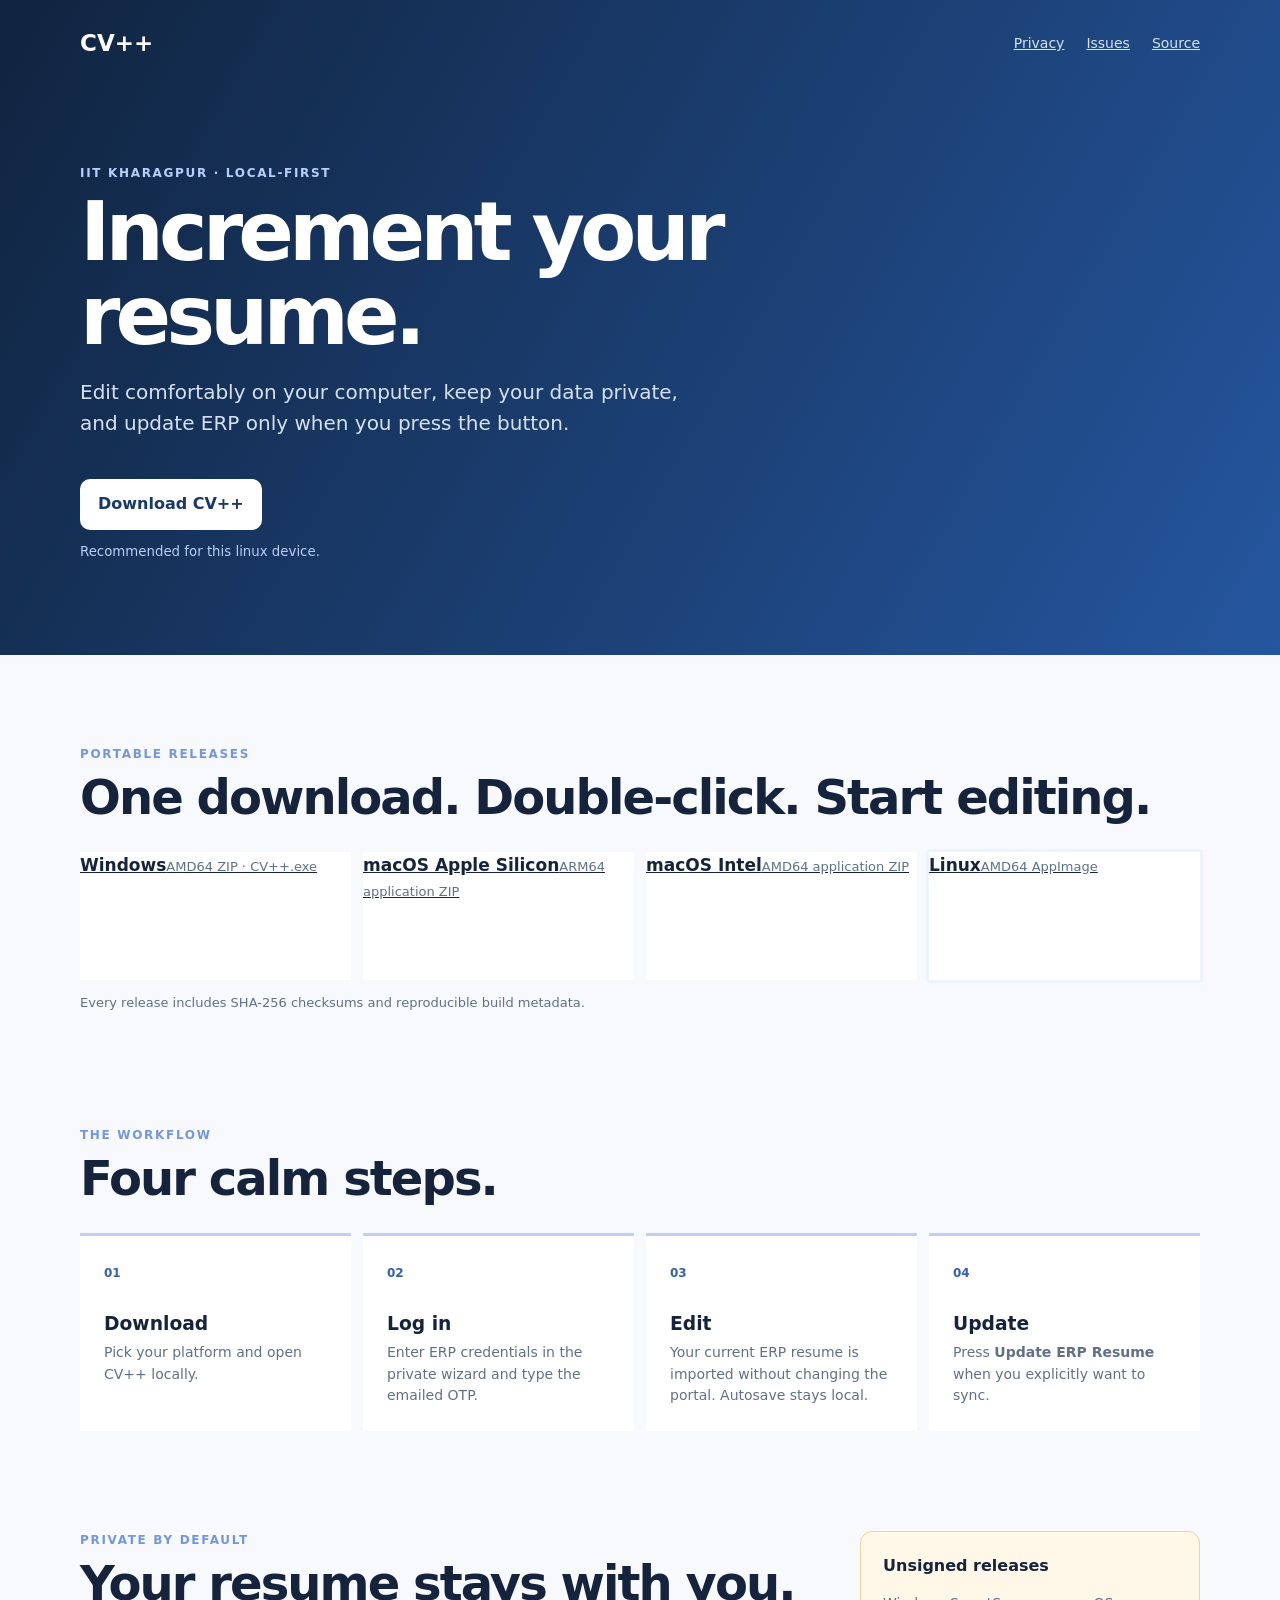
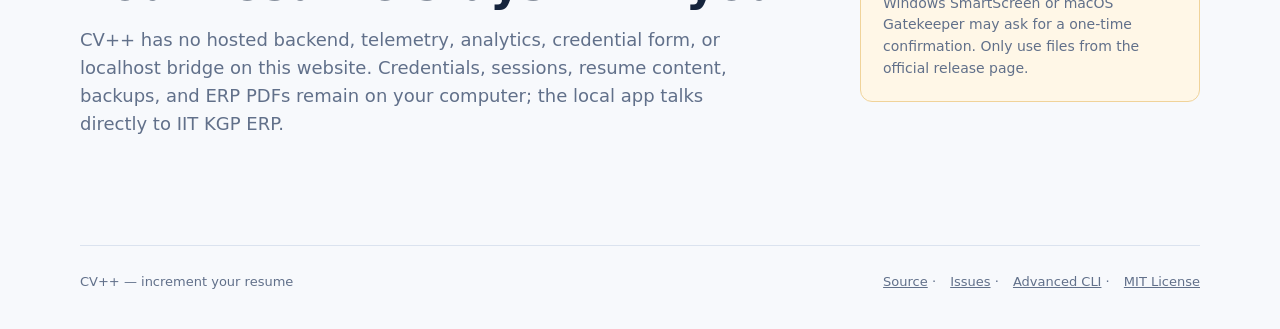
==== site/index.html @ b81efa90 "Build one-click local CV++ app" ====
<!doctype html>
<html lang="en">
<head>
  <meta charset="utf-8">
  <meta name="viewport" content="width=device-width, initial-scale=1">
  <meta name="description" content="CV++ — increment your resume locally, then update IIT KGP ERP when you are ready.">
  <title>CV++ — increment your resume</title>
  <link rel="stylesheet" href="styles.css">
</head>
<body>
  <header class="hero">
    <nav><a class="brand" href="./">CV++</a><div><a href="#privacy">Privacy</a><a href="https://github.com/shikharish/cvpp/issues">Issues</a><a href="https://github.com/shikharish/cvpp">Source</a></div></nav>
    <div class="hero-copy"><p class="eyebrow">IIT Kharagpur · local-first</p><h1>Increment your resume.</h1><p>Edit comfortably on your computer, keep your data private, and update ERP only when you press the button.</p><a class="download primary-download" id="recommended-download" href="https://github.com/shikharish/cvpp/releases/latest">Download CV++</a><small id="os-note">Choose your platform below.</small></div>
  </header>
  <main>
    <section class="downloads" id="downloads"><div class="section-heading"><p class="eyebrow">Portable releases</p><h2>One download. Double-click. Start editing.</h2></div><div class="download-grid"><a class="download-card" data-os="windows" href="https://github.com/shikharish/cvpp/releases/latest/download/CV++-windows-amd64.zip"><strong>Windows</strong><span>AMD64 ZIP · CV++.exe</span></a><a class="download-card" data-os="mac-arm" href="https://github.com/shikharish/cvpp/releases/latest/download/CV++-darwin-arm64.zip"><strong>macOS Apple Silicon</strong><span>ARM64 application ZIP</span></a><a class="download-card" data-os="mac-intel" href="https://github.com/shikharish/cvpp/releases/latest/download/CV++-darwin-amd64.zip"><strong>macOS Intel</strong><span>AMD64 application ZIP</span></a><a class="download-card" data-os="linux" href="https://github.com/shikharish/cvpp/releases/latest/download/CV++-linux-amd64.AppImage"><strong>Linux</strong><span>AMD64 AppImage</span></a></div><p class="checksum">Every release includes SHA-256 checksums and reproducible build metadata.</p></section>
    <section class="steps"><div class="section-heading"><p class="eyebrow">The workflow</p><h2>Four calm steps.</h2></div><div class="step-grid"><article><b>01</b><h3>Download</h3><p>Pick your platform and open CV++ locally.</p></article><article><b>02</b><h3>Log in</h3><p>Enter ERP credentials in the private wizard and type the emailed OTP.</p></article><article><b>03</b><h3>Edit</h3><p>Your current ERP resume is imported without changing the portal. Autosave stays local.</p></article><article><b>04</b><h3>Update</h3><p>Press <strong>Update ERP Resume</strong> when you explicitly want to sync.</p></article></div></section>
    <section class="privacy" id="privacy"><div><p class="eyebrow">Private by default</p><h2>Your resume stays with you.</h2><p>CV++ has no hosted backend, telemetry, analytics, credential form, or localhost bridge on this website. Credentials, sessions, resume content, backups, and ERP PDFs remain on your computer; the local app talks directly to IIT KGP ERP.</p></div><div class="privacy-box"><strong>Unsigned releases</strong><p>Windows SmartScreen or macOS Gatekeeper may ask for a one-time confirmation. Only use files from the official release page.</p></div></section>
  </main>
  <footer><span>CV++ — increment your resume</span><span><a href="https://github.com/shikharish/cvpp">Source</a> · <a href="https://github.com/shikharish/cvpp/issues">Issues</a> · <a href="https://github.com/shikharish/cvpp/blob/main/cvpp/docs/advanced-cli.md">Advanced CLI</a> · <a href="https://github.com/shikharish/cvpp/blob/main/cvpp/LICENSE">MIT License</a></span></footer>
  <script>
    const ua = navigator.userAgent.toLowerCase();
    const target = ua.includes('windows') ? 'windows' : ua.includes('mac') ? ((navigator.maxTouchPoints > 1 || ua.includes('arm64')) ? 'mac-arm' : 'mac-intel') : ua.includes('linux') ? 'linux' : '';
    const card = document.querySelector(`[data-os="${target}"]`);
    if (card) { card.classList.add('recommended'); document.getElementById('recommended-download').href = card.href; document.getElementById('os-note').textContent = `Recommended for this ${target.replace('-', ' ')} device.`; }
  </script>
</body>
</html>
---- site/styles.css ----
:root { color-scheme: light; --ink:#15243c; --muted:#61708a; --blue:#315fba; --soft:#edf3ff; --line:#dbe3ef; --paper:#fff; font-family: Inter, ui-sans-serif, system-ui, -apple-system, sans-serif; }
* { box-sizing:border-box; } body { margin:0; color:var(--ink); background:#f7f9fc; line-height:1.55; } a { color:inherit; }
nav, main, footer { width:min(1120px, calc(100% - 40px)); margin:auto; } nav { display:flex; justify-content:space-between; align-items:center; padding:26px 0; } nav div { display:flex; gap:22px; color:#d5e2ff; font-size:14px; } .brand { color:#fff; text-decoration:none; font-size:23px; font-weight:900; }
.hero { color:#fff; background:linear-gradient(120deg,#10243f,#25569f); } .hero-copy { width:min(1120px, calc(100% - 40px)); margin:auto; padding:76px 0 92px; } .eyebrow { margin:0 0 8px; color:#7297e2; font-size:12px; font-weight:900; letter-spacing:.14em; text-transform:uppercase; } .hero .eyebrow { color:#b9cefb; } h1 { max-width:680px; margin:0 0 20px; font-size:clamp(44px, 8vw, 82px); line-height:1.02; letter-spacing:-.06em; } .hero-copy > p:not(.eyebrow) { max-width:600px; color:#d6e2f9; font-size:20px; } .download { display:inline-flex; flex-direction:column; gap:2px; padding:13px 18px; border:1px solid var(--line); border-radius:10px; text-decoration:none; background:#fff; } .primary-download { margin-top:20px; color:#17376e; font-weight:900; border:0; } .hero small { display:block; margin-top:12px; color:#b9cefb; }
section { padding:90px 0 10px; } .section-heading h2, .privacy h2 { margin:0; font-size:clamp(30px,5vw,48px); line-height:1.05; letter-spacing:-.04em; } .download-grid, .step-grid { display:grid; grid-template-columns:repeat(4,1fr); gap:12px; margin-top:30px; } .download-card { min-height:128px; justify-content:space-between; background:var(--paper); } .download-card strong { font-size:17px; } .download-card span { color:var(--muted); font-size:13px; } .download-card.recommended { border-color:#6e94de; box-shadow:0 0 0 3px var(--soft); } .checksum { color:var(--muted); font-size:13px; }
.step-grid article { padding:24px; border-top:3px solid #bfd0f2; background:#fff; } .step-grid b { color:var(--blue); font-size:12px; } .step-grid h3 { margin:24px 0 4px; } .step-grid p { margin:0; color:var(--muted); font-size:14px; }
.privacy { display:grid; grid-template-columns:1fr 340px; gap:50px; align-items:start; padding-bottom:90px; } .privacy p:not(.eyebrow) { max-width:680px; color:var(--muted); font-size:18px; } .privacy-box { padding:22px; border:1px solid #f0d39a; border-radius:12px; background:#fff7e7; } .privacy-box p { margin-bottom:0; font-size:14px !important; }
footer { display:flex; justify-content:space-between; gap:20px; padding:26px 0 36px; border-top:1px solid var(--line); color:var(--muted); font-size:13px; } footer a { margin-left:10px; }
@media (max-width:760px) { nav div { gap:9px; font-size:12px; } .hero-copy { padding:52px 0 66px; } .download-grid, .step-grid, .privacy { grid-template-columns:1fr 1fr; } .privacy { gap:20px; } footer { display:block; } footer span { display:block; margin-top:8px; } }
@media (max-width:460px) { nav, main, footer, .hero-copy { width:min(100% - 28px,1120px); } .download-grid, .step-grid, .privacy { grid-template-columns:1fr; } }
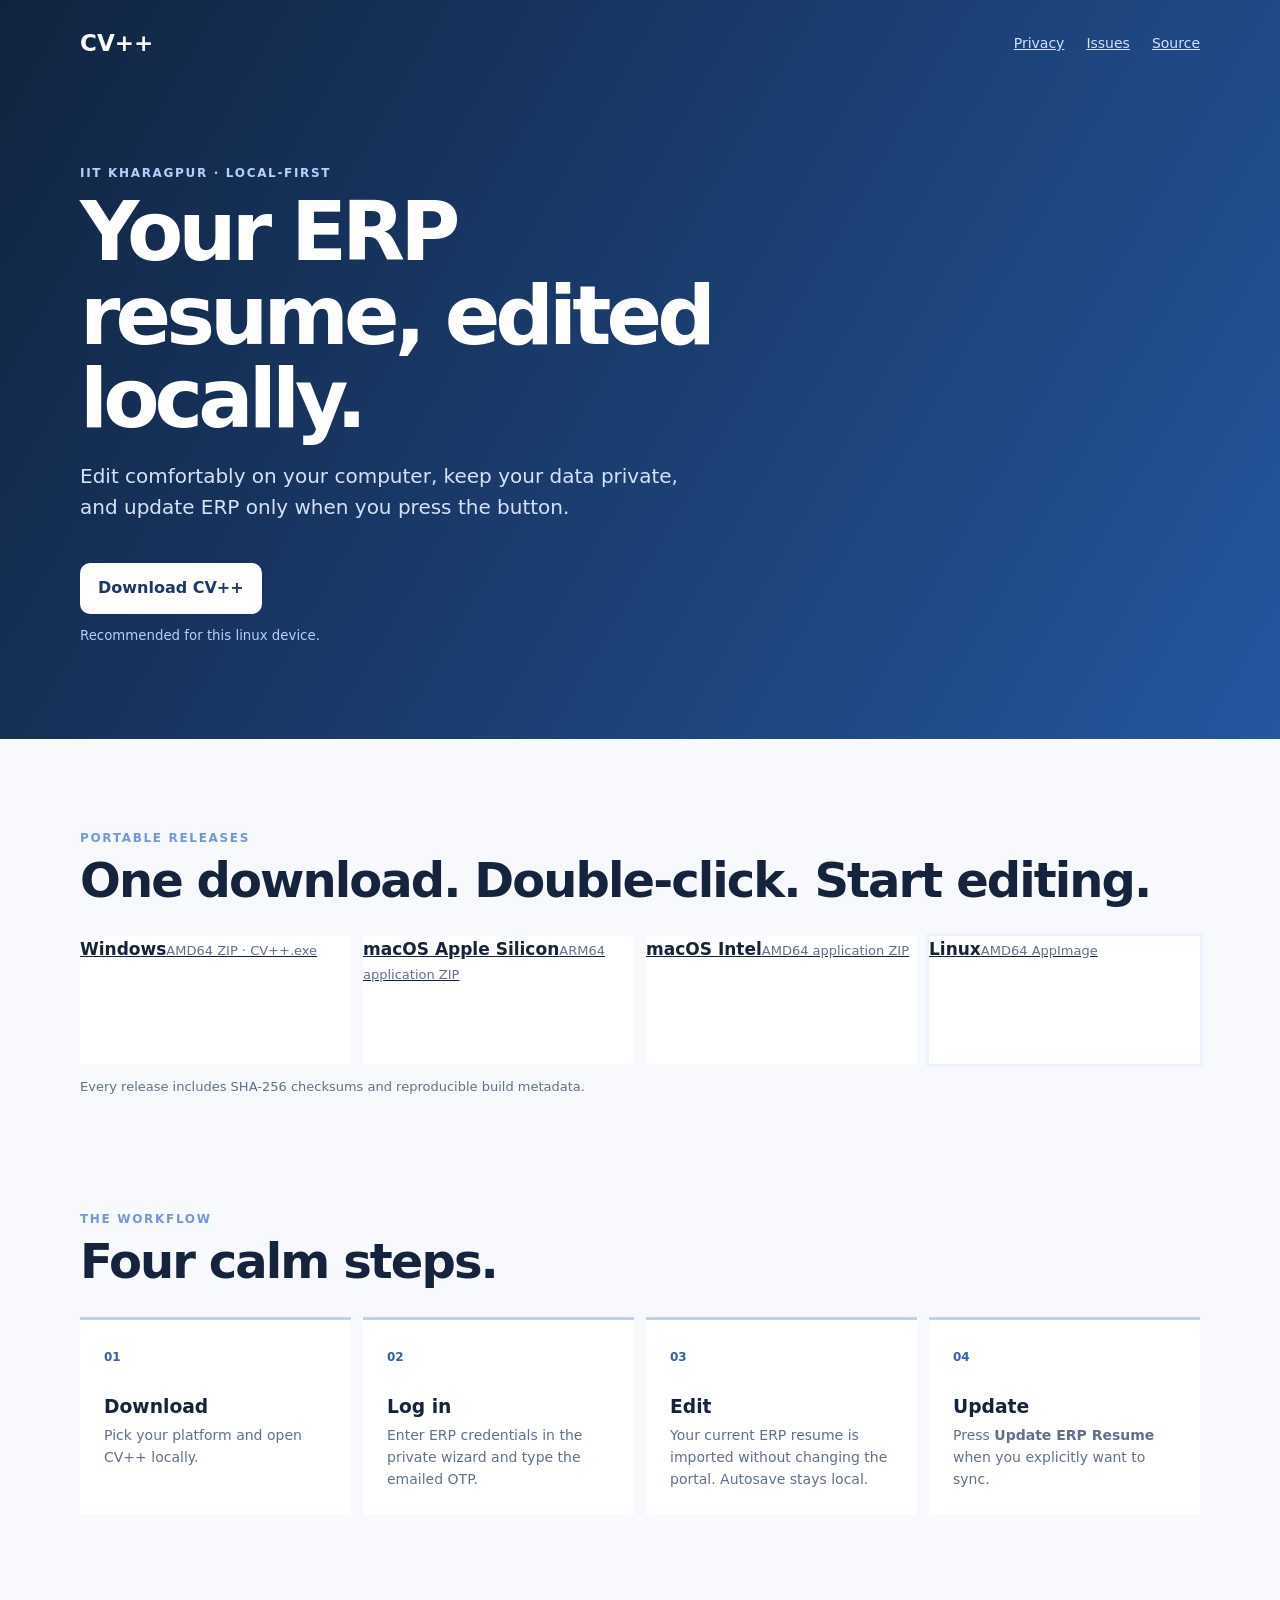
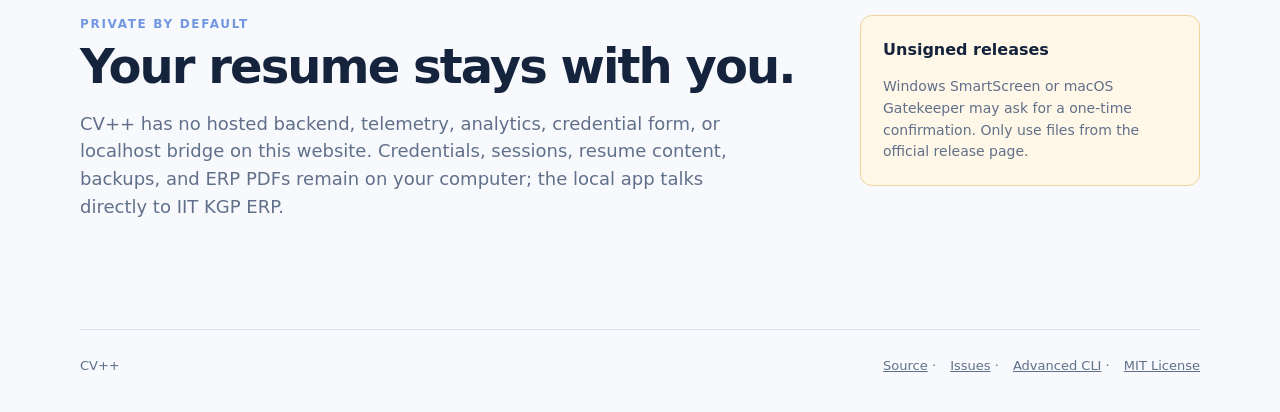
==== commit 12abcfcd: "Simplify CV++ branding and README" ====
--- a/site/index.html
+++ b/site/index.html
@@ -3,21 +3,21 @@
 <head>
   <meta charset="utf-8">
   <meta name="viewport" content="width=device-width, initial-scale=1">
-  <meta name="description" content="CV++ — increment your resume locally, then update IIT KGP ERP when you are ready.">
-  <title>CV++ — increment your resume</title>
+  <meta name="description" content="A private, local desktop editor for IIT Kharagpur ERP resumes.">
+  <title>CV++</title>
   <link rel="stylesheet" href="styles.css">
 </head>
 <body>
   <header class="hero">
     <nav><a class="brand" href="./">CV++</a><div><a href="#privacy">Privacy</a><a href="https://github.com/shikharish/cvpp/issues">Issues</a><a href="https://github.com/shikharish/cvpp">Source</a></div></nav>
-    <div class="hero-copy"><p class="eyebrow">IIT Kharagpur · local-first</p><h1>Increment your resume.</h1><p>Edit comfortably on your computer, keep your data private, and update ERP only when you press the button.</p><a class="download primary-download" id="recommended-download" href="https://github.com/shikharish/cvpp/releases/latest">Download CV++</a><small id="os-note">Choose your platform below.</small></div>
+    <div class="hero-copy"><p class="eyebrow">IIT Kharagpur · local-first</p><h1>Your ERP resume, edited locally.</h1><p>Edit comfortably on your computer, keep your data private, and update ERP only when you press the button.</p><a class="download primary-download" id="recommended-download" href="https://github.com/shikharish/cvpp/releases/latest">Download CV++</a><small id="os-note">Choose your platform below.</small></div>
   </header>
   <main>
     <section class="downloads" id="downloads"><div class="section-heading"><p class="eyebrow">Portable releases</p><h2>One download. Double-click. Start editing.</h2></div><div class="download-grid"><a class="download-card" data-os="windows" href="https://github.com/shikharish/cvpp/releases/latest/download/CV++-windows-amd64.zip"><strong>Windows</strong><span>AMD64 ZIP · CV++.exe</span></a><a class="download-card" data-os="mac-arm" href="https://github.com/shikharish/cvpp/releases/latest/download/CV++-darwin-arm64.zip"><strong>macOS Apple Silicon</strong><span>ARM64 application ZIP</span></a><a class="download-card" data-os="mac-intel" href="https://github.com/shikharish/cvpp/releases/latest/download/CV++-darwin-amd64.zip"><strong>macOS Intel</strong><span>AMD64 application ZIP</span></a><a class="download-card" data-os="linux" href="https://github.com/shikharish/cvpp/releases/latest/download/CV++-linux-amd64.AppImage"><strong>Linux</strong><span>AMD64 AppImage</span></a></div><p class="checksum">Every release includes SHA-256 checksums and reproducible build metadata.</p></section>
     <section class="steps"><div class="section-heading"><p class="eyebrow">The workflow</p><h2>Four calm steps.</h2></div><div class="step-grid"><article><b>01</b><h3>Download</h3><p>Pick your platform and open CV++ locally.</p></article><article><b>02</b><h3>Log in</h3><p>Enter ERP credentials in the private wizard and type the emailed OTP.</p></article><article><b>03</b><h3>Edit</h3><p>Your current ERP resume is imported without changing the portal. Autosave stays local.</p></article><article><b>04</b><h3>Update</h3><p>Press <strong>Update ERP Resume</strong> when you explicitly want to sync.</p></article></div></section>
     <section class="privacy" id="privacy"><div><p class="eyebrow">Private by default</p><h2>Your resume stays with you.</h2><p>CV++ has no hosted backend, telemetry, analytics, credential form, or localhost bridge on this website. Credentials, sessions, resume content, backups, and ERP PDFs remain on your computer; the local app talks directly to IIT KGP ERP.</p></div><div class="privacy-box"><strong>Unsigned releases</strong><p>Windows SmartScreen or macOS Gatekeeper may ask for a one-time confirmation. Only use files from the official release page.</p></div></section>
   </main>
-  <footer><span>CV++ — increment your resume</span><span><a href="https://github.com/shikharish/cvpp">Source</a> · <a href="https://github.com/shikharish/cvpp/issues">Issues</a> · <a href="https://github.com/shikharish/cvpp/blob/main/cvpp/docs/advanced-cli.md">Advanced CLI</a> · <a href="https://github.com/shikharish/cvpp/blob/main/cvpp/LICENSE">MIT License</a></span></footer>
+  <footer><span>CV++</span><span><a href="https://github.com/shikharish/cvpp">Source</a> · <a href="https://github.com/shikharish/cvpp/issues">Issues</a> · <a href="https://github.com/shikharish/cvpp/blob/main/docs/advanced-cli.md">Advanced CLI</a> · <a href="https://github.com/shikharish/cvpp/blob/main/LICENSE">MIT License</a></span></footer>
   <script>
     const ua = navigator.userAgent.toLowerCase();
     const target = ua.includes('windows') ? 'windows' : ua.includes('mac') ? ((navigator.maxTouchPoints > 1 || ua.includes('arm64')) ? 'mac-arm' : 'mac-intel') : ua.includes('linux') ? 'linux' : '';
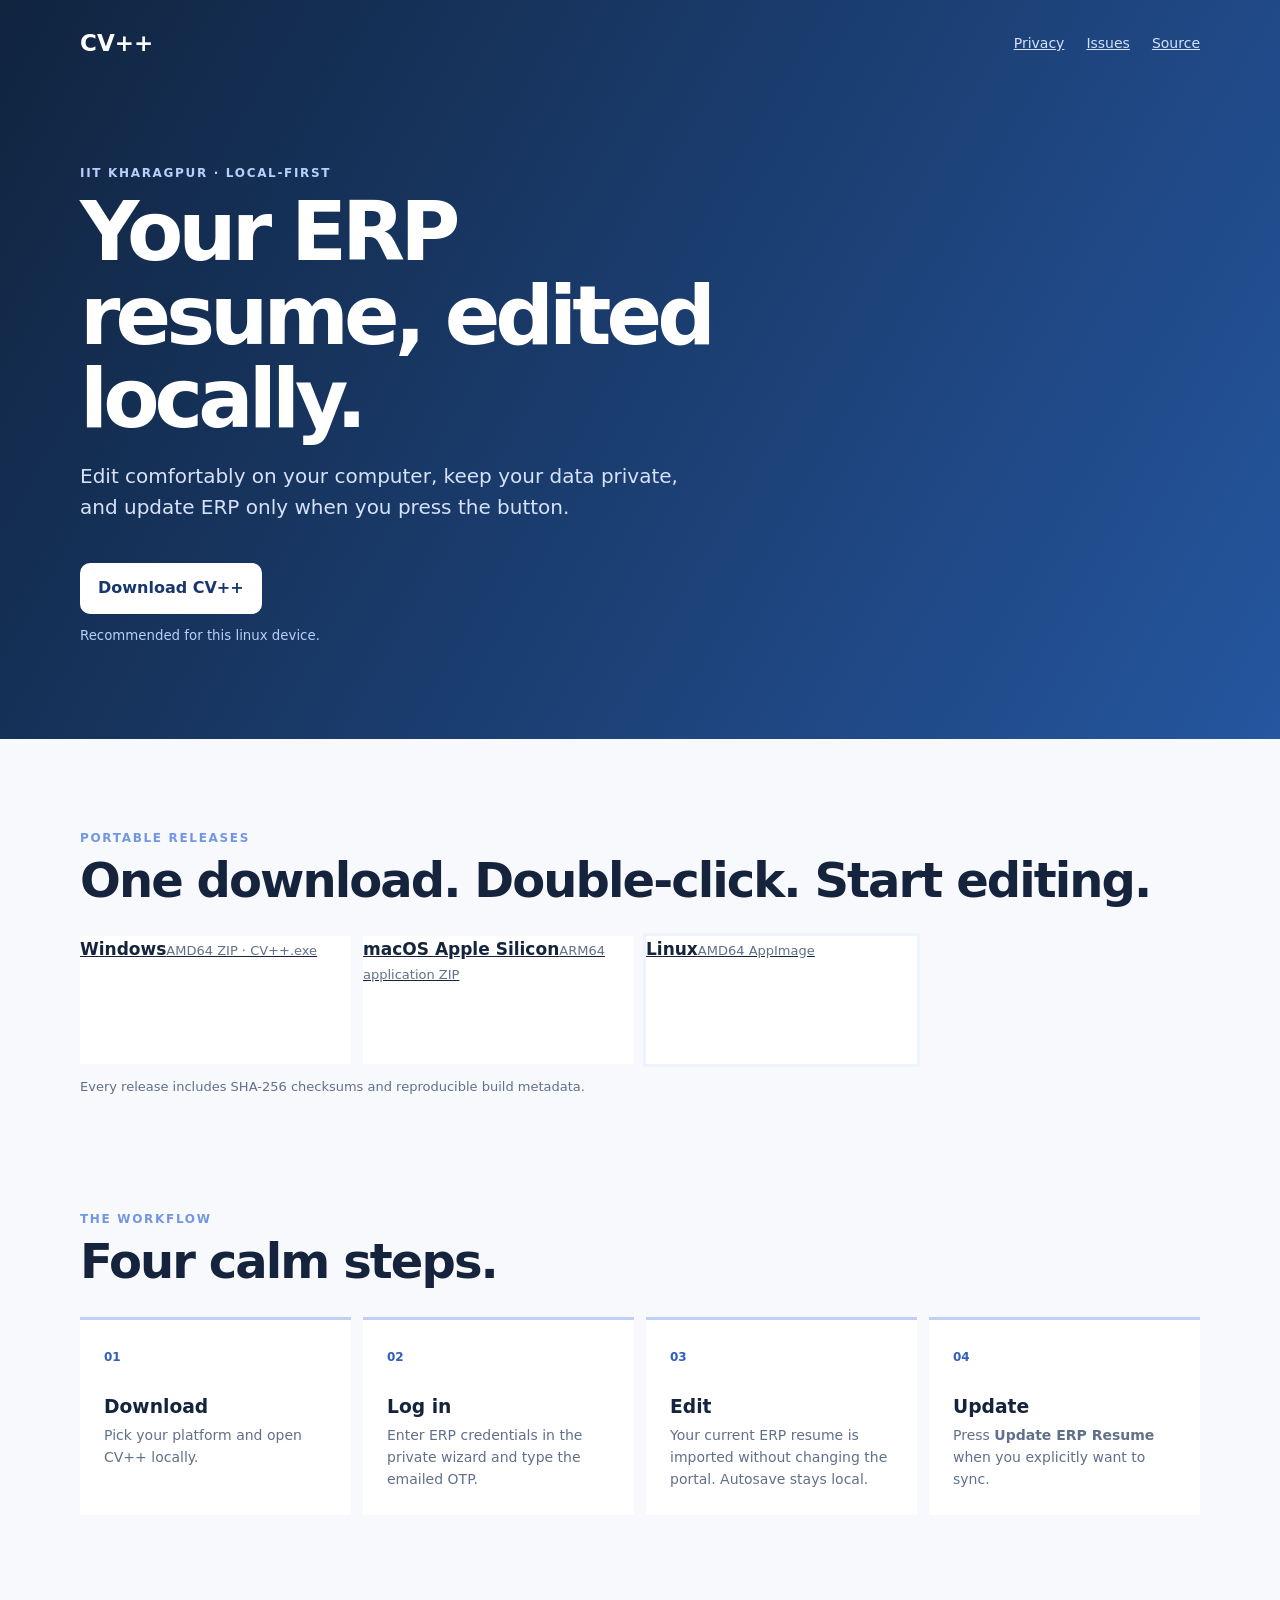
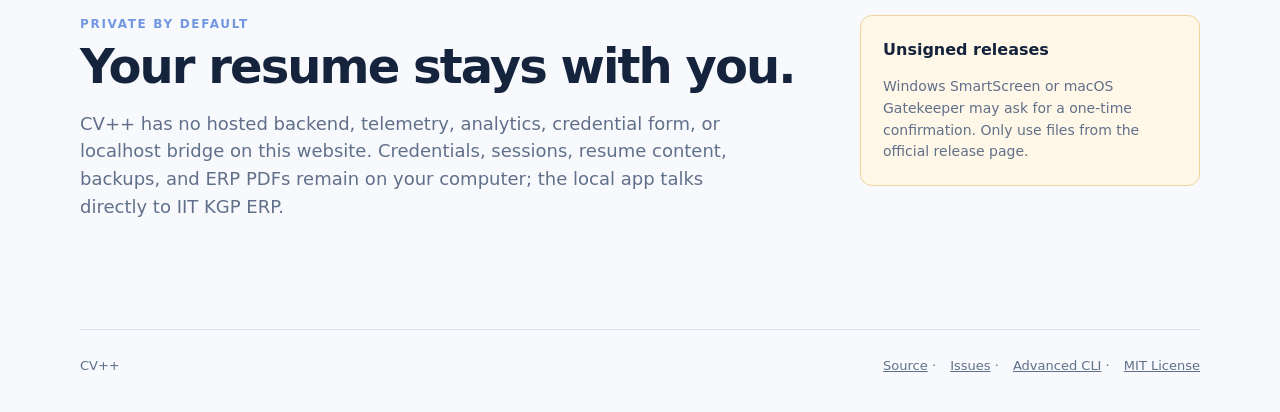
==== commit 3f04f636: "Ship Apple Silicon macOS releases only" ====
--- a/site/index.html
+++ b/site/index.html
@@ -13,14 +13,14 @@
     <div class="hero-copy"><p class="eyebrow">IIT Kharagpur · local-first</p><h1>Your ERP resume, edited locally.</h1><p>Edit comfortably on your computer, keep your data private, and update ERP only when you press the button.</p><a class="download primary-download" id="recommended-download" href="https://github.com/shikharish/cvpp/releases/latest">Download CV++</a><small id="os-note">Choose your platform below.</small></div>
   </header>
   <main>
-    <section class="downloads" id="downloads"><div class="section-heading"><p class="eyebrow">Portable releases</p><h2>One download. Double-click. Start editing.</h2></div><div class="download-grid"><a class="download-card" data-os="windows" href="https://github.com/shikharish/cvpp/releases/latest/download/CV++-windows-amd64.zip"><strong>Windows</strong><span>AMD64 ZIP · CV++.exe</span></a><a class="download-card" data-os="mac-arm" href="https://github.com/shikharish/cvpp/releases/latest/download/CV++-darwin-arm64.zip"><strong>macOS Apple Silicon</strong><span>ARM64 application ZIP</span></a><a class="download-card" data-os="mac-intel" href="https://github.com/shikharish/cvpp/releases/latest/download/CV++-darwin-amd64.zip"><strong>macOS Intel</strong><span>AMD64 application ZIP</span></a><a class="download-card" data-os="linux" href="https://github.com/shikharish/cvpp/releases/latest/download/CV++-linux-amd64.AppImage"><strong>Linux</strong><span>AMD64 AppImage</span></a></div><p class="checksum">Every release includes SHA-256 checksums and reproducible build metadata.</p></section>
+    <section class="downloads" id="downloads"><div class="section-heading"><p class="eyebrow">Portable releases</p><h2>One download. Double-click. Start editing.</h2></div><div class="download-grid"><a class="download-card" data-os="windows" href="https://github.com/shikharish/cvpp/releases/latest/download/CV++-windows-amd64.zip"><strong>Windows</strong><span>AMD64 ZIP · CV++.exe</span></a><a class="download-card" data-os="mac-arm" href="https://github.com/shikharish/cvpp/releases/latest/download/CV++-macos-arm64.zip"><strong>macOS Apple Silicon</strong><span>ARM64 application ZIP</span></a><a class="download-card" data-os="linux" href="https://github.com/shikharish/cvpp/releases/latest/download/CV++-linux-amd64.AppImage"><strong>Linux</strong><span>AMD64 AppImage</span></a></div><p class="checksum">Every release includes SHA-256 checksums and reproducible build metadata.</p></section>
     <section class="steps"><div class="section-heading"><p class="eyebrow">The workflow</p><h2>Four calm steps.</h2></div><div class="step-grid"><article><b>01</b><h3>Download</h3><p>Pick your platform and open CV++ locally.</p></article><article><b>02</b><h3>Log in</h3><p>Enter ERP credentials in the private wizard and type the emailed OTP.</p></article><article><b>03</b><h3>Edit</h3><p>Your current ERP resume is imported without changing the portal. Autosave stays local.</p></article><article><b>04</b><h3>Update</h3><p>Press <strong>Update ERP Resume</strong> when you explicitly want to sync.</p></article></div></section>
     <section class="privacy" id="privacy"><div><p class="eyebrow">Private by default</p><h2>Your resume stays with you.</h2><p>CV++ has no hosted backend, telemetry, analytics, credential form, or localhost bridge on this website. Credentials, sessions, resume content, backups, and ERP PDFs remain on your computer; the local app talks directly to IIT KGP ERP.</p></div><div class="privacy-box"><strong>Unsigned releases</strong><p>Windows SmartScreen or macOS Gatekeeper may ask for a one-time confirmation. Only use files from the official release page.</p></div></section>
   </main>
   <footer><span>CV++</span><span><a href="https://github.com/shikharish/cvpp">Source</a> · <a href="https://github.com/shikharish/cvpp/issues">Issues</a> · <a href="https://github.com/shikharish/cvpp/blob/main/docs/advanced-cli.md">Advanced CLI</a> · <a href="https://github.com/shikharish/cvpp/blob/main/LICENSE">MIT License</a></span></footer>
   <script>
     const ua = navigator.userAgent.toLowerCase();
-    const target = ua.includes('windows') ? 'windows' : ua.includes('mac') ? ((navigator.maxTouchPoints > 1 || ua.includes('arm64')) ? 'mac-arm' : 'mac-intel') : ua.includes('linux') ? 'linux' : '';
+    const target = ua.includes('windows') ? 'windows' : ua.includes('mac') ? 'mac-arm' : ua.includes('linux') ? 'linux' : '';
     const card = document.querySelector(`[data-os="${target}"]`);
     if (card) { card.classList.add('recommended'); document.getElementById('recommended-download').href = card.href; document.getElementById('os-note').textContent = `Recommended for this ${target.replace('-', ' ')} device.`; }
   </script>
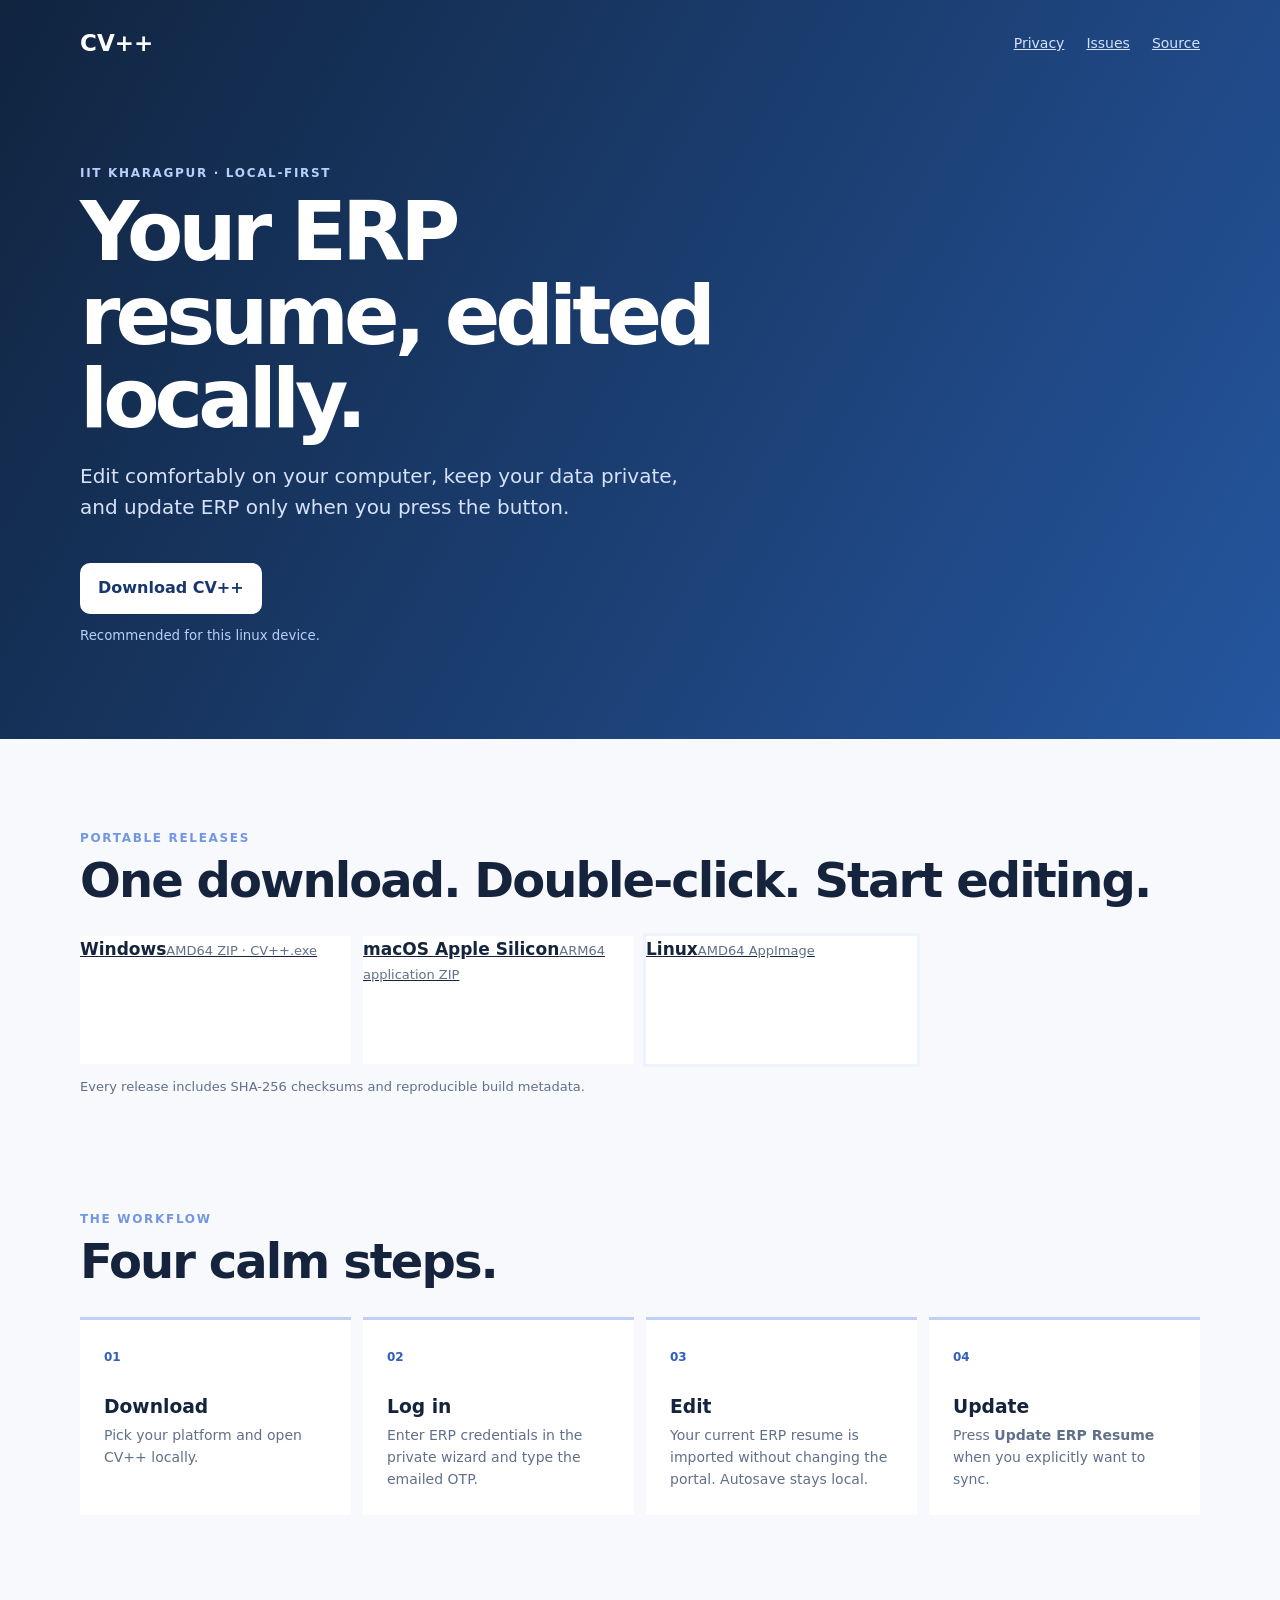
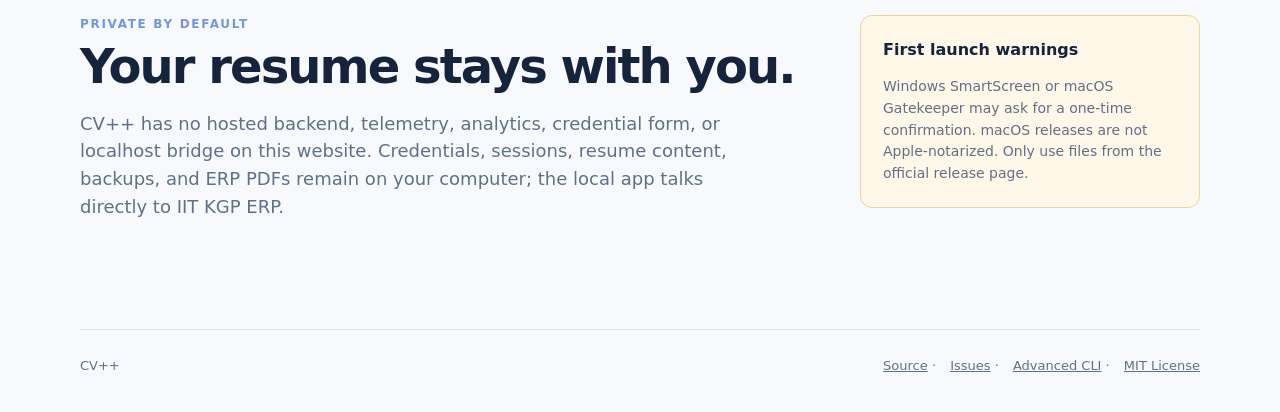
==== commit 8e7a2be2: "Fix macOS release bundle integrity" ====
--- a/site/index.html
+++ b/site/index.html
@@ -15,7 +15,7 @@
   <main>
     <section class="downloads" id="downloads"><div class="section-heading"><p class="eyebrow">Portable releases</p><h2>One download. Double-click. Start editing.</h2></div><div class="download-grid"><a class="download-card" data-os="windows" href="https://github.com/shikharish/cvpp/releases/latest/download/CV++-windows-amd64.zip"><strong>Windows</strong><span>AMD64 ZIP · CV++.exe</span></a><a class="download-card" data-os="mac-arm" href="https://github.com/shikharish/cvpp/releases/latest/download/CV++-macos-arm64.zip"><strong>macOS Apple Silicon</strong><span>ARM64 application ZIP</span></a><a class="download-card" data-os="linux" href="https://github.com/shikharish/cvpp/releases/latest/download/CV++-linux-amd64.AppImage"><strong>Linux</strong><span>AMD64 AppImage</span></a></div><p class="checksum">Every release includes SHA-256 checksums and reproducible build metadata.</p></section>
     <section class="steps"><div class="section-heading"><p class="eyebrow">The workflow</p><h2>Four calm steps.</h2></div><div class="step-grid"><article><b>01</b><h3>Download</h3><p>Pick your platform and open CV++ locally.</p></article><article><b>02</b><h3>Log in</h3><p>Enter ERP credentials in the private wizard and type the emailed OTP.</p></article><article><b>03</b><h3>Edit</h3><p>Your current ERP resume is imported without changing the portal. Autosave stays local.</p></article><article><b>04</b><h3>Update</h3><p>Press <strong>Update ERP Resume</strong> when you explicitly want to sync.</p></article></div></section>
-    <section class="privacy" id="privacy"><div><p class="eyebrow">Private by default</p><h2>Your resume stays with you.</h2><p>CV++ has no hosted backend, telemetry, analytics, credential form, or localhost bridge on this website. Credentials, sessions, resume content, backups, and ERP PDFs remain on your computer; the local app talks directly to IIT KGP ERP.</p></div><div class="privacy-box"><strong>Unsigned releases</strong><p>Windows SmartScreen or macOS Gatekeeper may ask for a one-time confirmation. Only use files from the official release page.</p></div></section>
+    <section class="privacy" id="privacy"><div><p class="eyebrow">Private by default</p><h2>Your resume stays with you.</h2><p>CV++ has no hosted backend, telemetry, analytics, credential form, or localhost bridge on this website. Credentials, sessions, resume content, backups, and ERP PDFs remain on your computer; the local app talks directly to IIT KGP ERP.</p></div><div class="privacy-box"><strong>First launch warnings</strong><p>Windows SmartScreen or macOS Gatekeeper may ask for a one-time confirmation. macOS releases are not Apple-notarized. Only use files from the official release page.</p></div></section>
   </main>
   <footer><span>CV++</span><span><a href="https://github.com/shikharish/cvpp">Source</a> · <a href="https://github.com/shikharish/cvpp/issues">Issues</a> · <a href="https://github.com/shikharish/cvpp/blob/main/docs/advanced-cli.md">Advanced CLI</a> · <a href="https://github.com/shikharish/cvpp/blob/main/LICENSE">MIT License</a></span></footer>
   <script>
